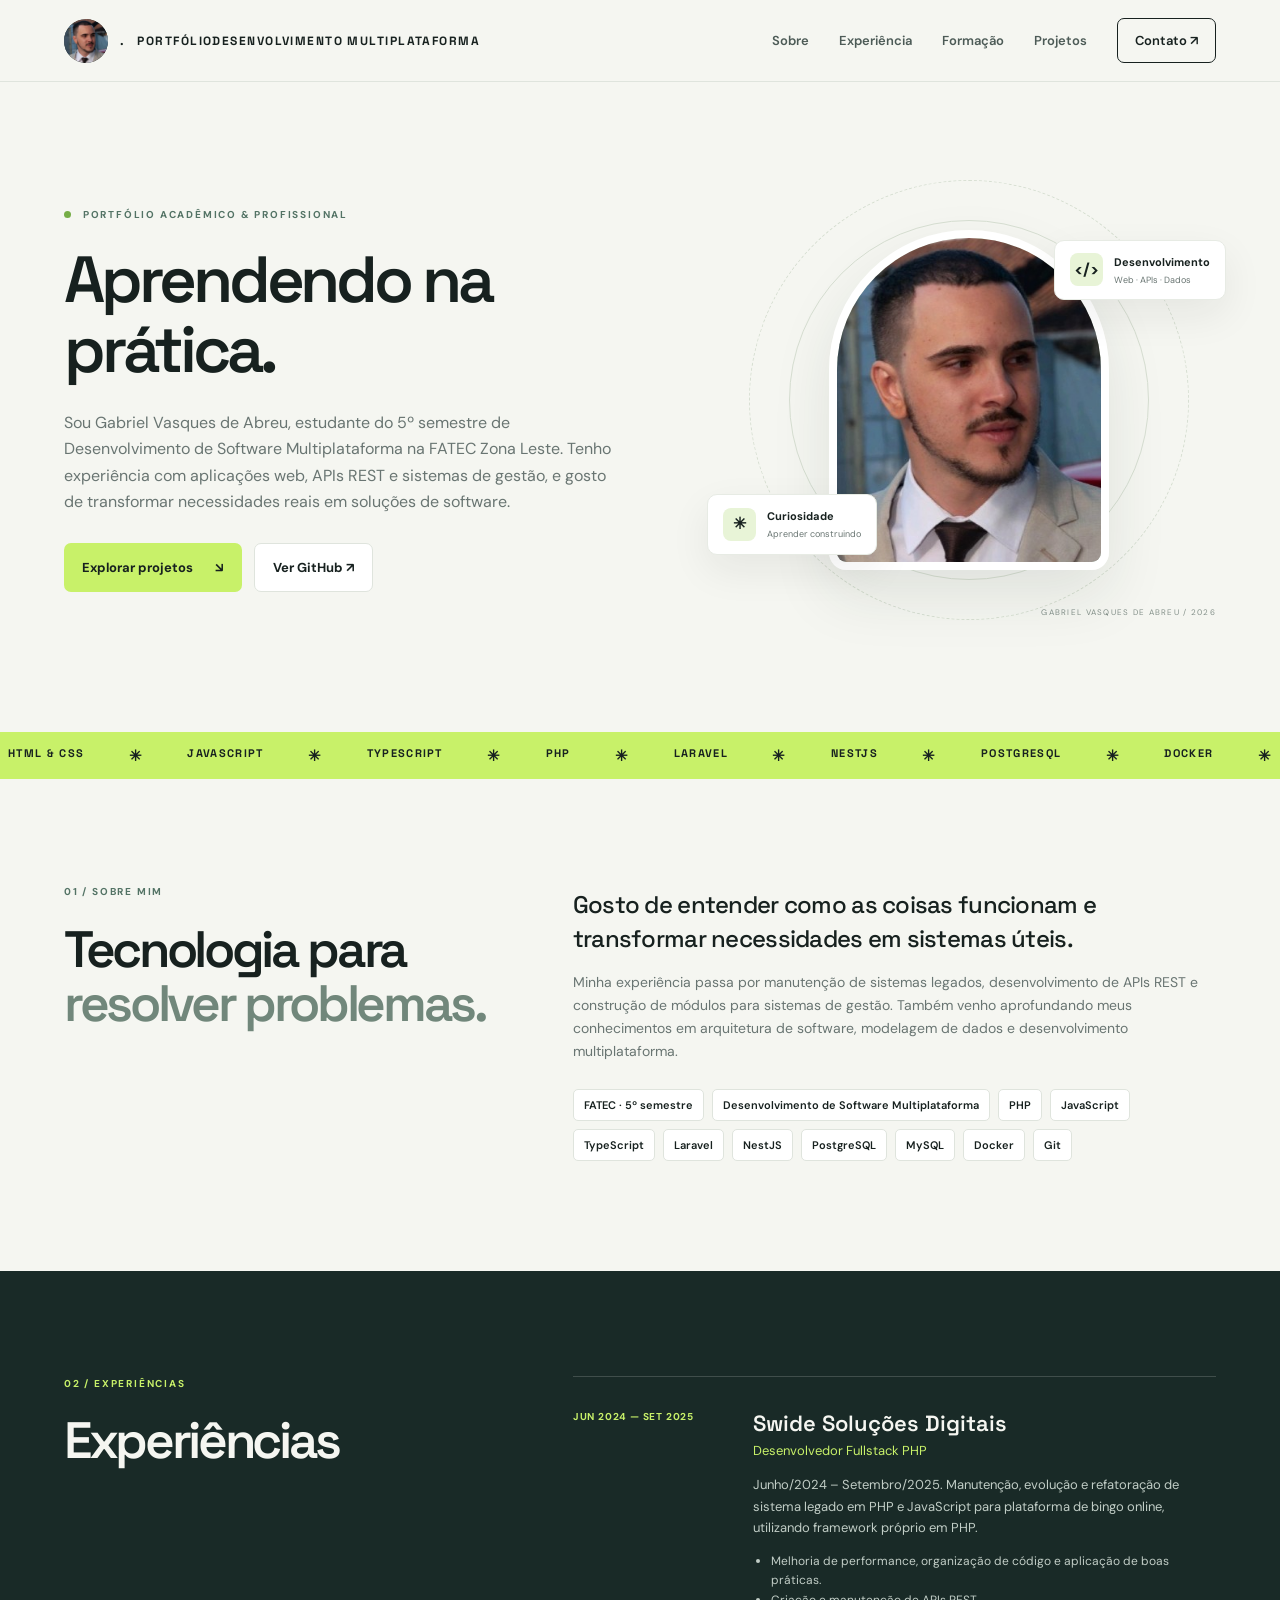
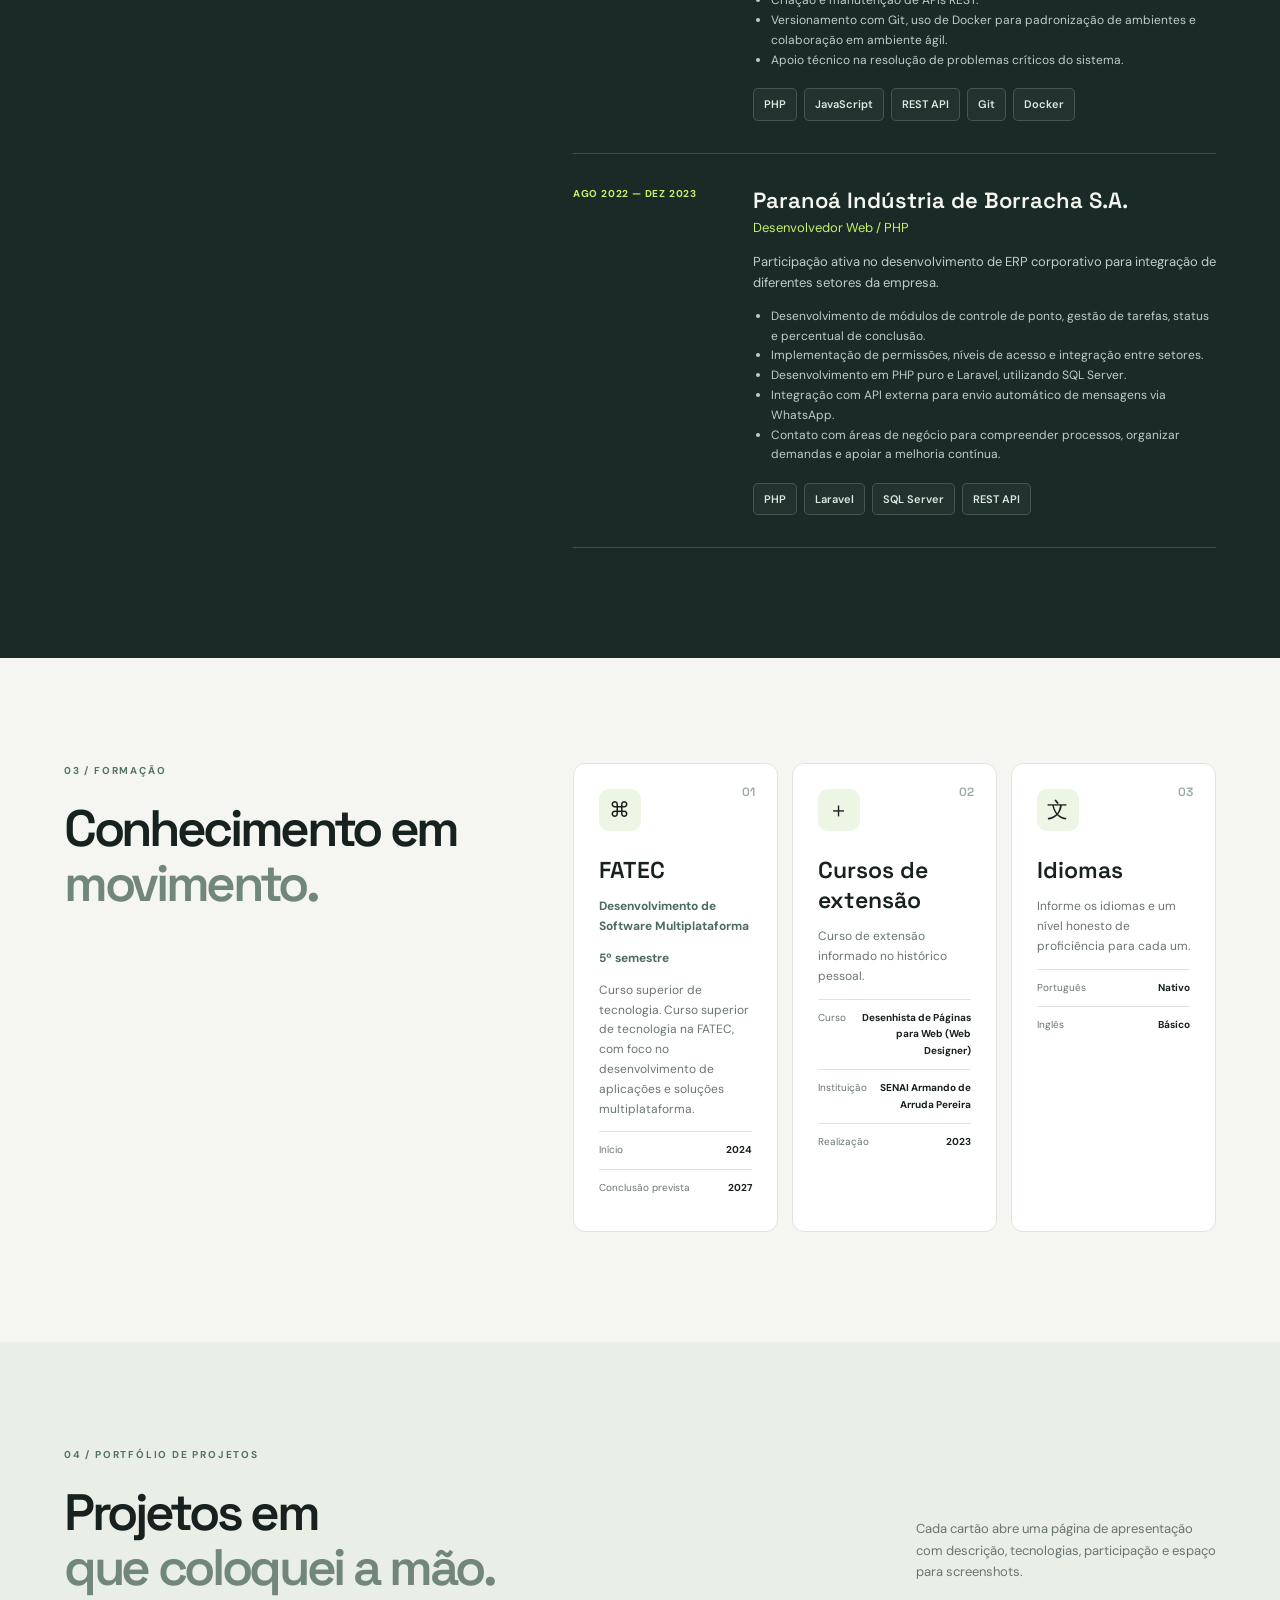
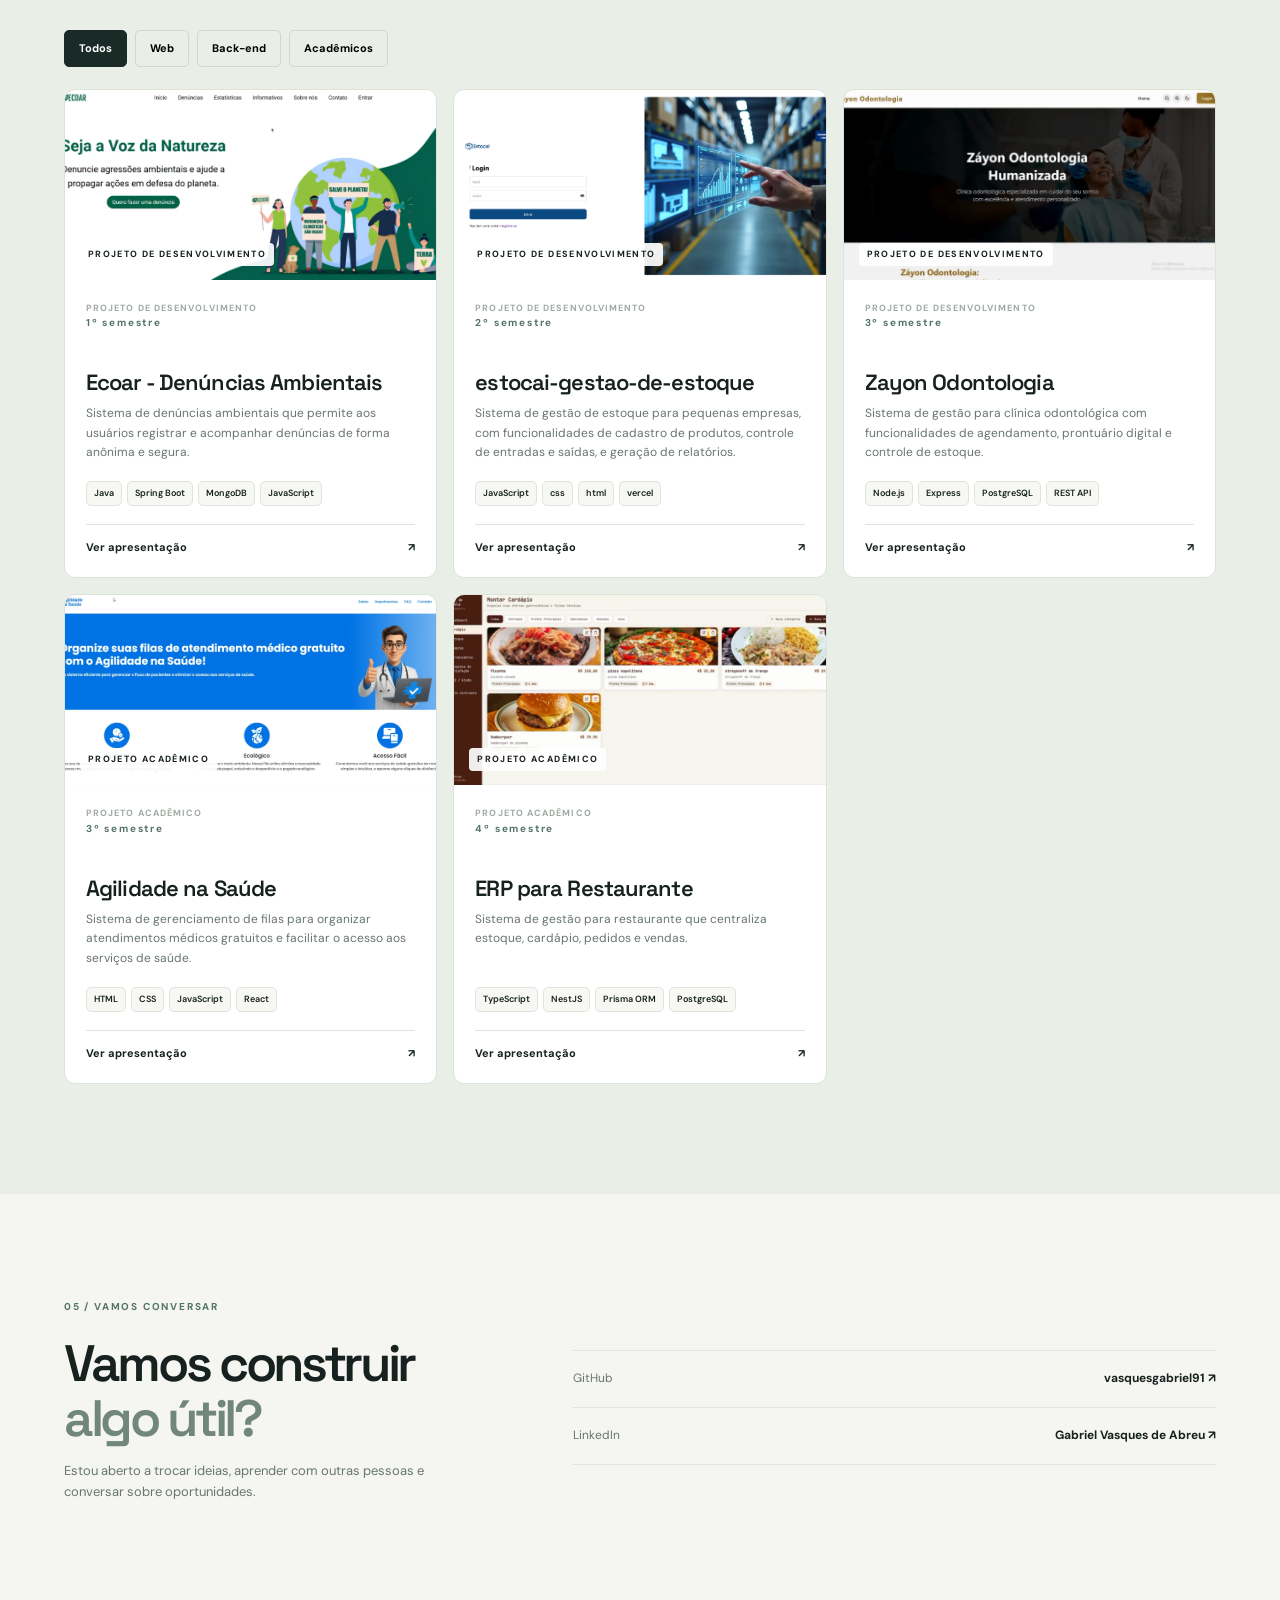
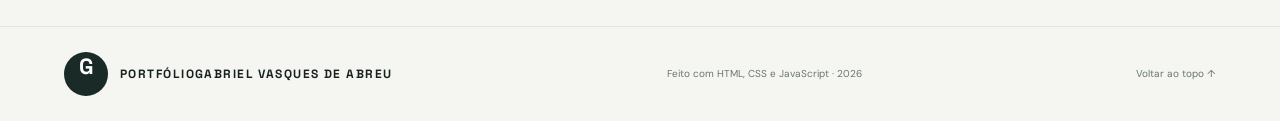
==== index.html @ 100e346b "." ====
<!doctype html>
<html lang="pt-BR">

<head>
  <meta charset="utf-8">
  <meta name="viewport" content="width=device-width, initial-scale=1">
  <meta name="description" content="Portfólio acadêmico e profissional de Gabriel Vasques de Abreu.">
  <title>Gabriel Vasques de Abreu | Portfólio</title>
  <link rel="preconnect" href="https://fonts.googleapis.com">
  <link
    href="https://fonts.googleapis.com/css2?family=DM+Sans:wght@400;500;600;700&family=Space+Grotesk:wght@400;500;600;700&display=swap"
    rel="stylesheet">
  <link rel="stylesheet" href="css/style.css">
  <script src="js/projects.js" defer></script>
  <script src="js/main.js" defer></script>
</head>

<body>
  <header class="site-header">
    <a class="brand" href="#inicio" aria-label="Ir para o início"><span class="brand-mark">
        <img src="assets/img/foto-perfil.jfif" alt="Foto de Gabriel Vasques de Abreu">
      </span>.</span></span><span>PORTFÓLIO<span class="brand-sub">DESENVOLVIMENTO
          MULTIPLATAFORMA</span></span></a>
    <button class="menu-toggle" aria-label="Abrir menu" aria-expanded="false">☰</button>
    <nav class="nav" aria-label="Navegação principal">
      <a href="#sobre">Sobre</a><a href="#experiencia">Experiência</a><a href="#formacao">Formação</a><a
        href="#projetos">Projetos</a><a class="nav-cta" href="#contato">Contato ↗</a>
    </nav>
  </header>

  <main>
    <section class="hero section-wrap" id="inicio">
      <div class="hero-copy">
        <p class="eyebrow"><span class="status-dot"></span> PORTFÓLIO ACADÊMICO & PROFISSIONAL</p>
        <h1>Aprendendo na prática.</h1>
        <p class="hero-text">Sou Gabriel Vasques de Abreu, estudante do 5º semestre de Desenvolvimento de Software
          Multiplataforma na FATEC Zona Leste. Tenho experiência com aplicações web, APIs REST e sistemas de gestão, e
          gosto de
          transformar necessidades reais em soluções de software.</p>
        <div class="hero-actions"><a class="button button-primary" href="#projetos">Explorar projetos
            <span>↘</span></a><a class="button button-ghost" href="https://github.com/vasquesgabriel91" target="_blank"
            rel="noreferrer">Ver GitHub ↗</a></div>
      </div>
      <div class="hero-visual" aria-label="Foto de Gabriel Vasques de Abreu">
        <div class="orbit orbit-one"></div>
        <div class="orbit orbit-two"></div>
        <div class="profile-frame"><img src="assets/img/foto-perfil.jfif" alt="Foto de Gabriel Vasques de Abreu"
            onerror="this.style.display='none';this.nextElementSibling.style.display='grid'">
          <div class="photo-placeholder"><span>GV</span><small>Gabriel Vasques de Abreu</small></div>
        </div>
        <div class="floating-card card-code"><span class="mini-icon">&lt;/&gt;</span>
          <div><b>Desenvolvimento</b><small>Web · APIs · Dados</small></div>
        </div>
        <div class="floating-card card-location"><span class="mini-icon">✳</span>
          <div><b>Curiosidade</b><small>Aprender construindo</small></div>
        </div>
        <div class="visual-label">GABRIEL VASQUES DE ABREU / 2026</div>
      </div>
    </section>

    <section class="ticker" aria-label="Tecnologias">
      <div>HTML & CSS <span>✳</span> JAVASCRIPT <span>✳</span> TYPESCRIPT <span>✳</span> PHP <span>✳</span> LARAVEL
        <span>✳</span> NESTJS <span>✳</span> POSTGRESQL <span>✳</span> DOCKER <span>✳</span>
      </div>
    </section>

    <section class="section-wrap section-block" id="sobre">
      <div class="section-heading">
        <p class="eyebrow">01 / SOBRE MIM</p>
        <h2>Tecnologia para<br><span>resolver problemas.</span></h2>
      </div>
      <div class="about-content">
        <p class="lead">Gosto de entender como as coisas funcionam e transformar necessidades em sistemas úteis.</p>
        <p>Minha experiência passa por manutenção de sistemas legados, desenvolvimento de APIs REST e construção de
          módulos para sistemas de gestão. Também venho aprofundando meus conhecimentos em arquitetura de software,
          modelagem de dados e desenvolvimento multiplataforma.</p>
        <div class="skill-list"><span>FATEC · 5º semestre</span><span>Desenvolvimento de Software
            Multiplataforma</span><span>PHP</span><span>JavaScript</span><span>TypeScript</span><span>Laravel</span><span>NestJS</span><span>PostgreSQL</span><span>MySQL</span><span>Docker</span><span>Git</span>
        </div>
      </div>
    </section>

    <section class="dark-section" id="experiencia">
      <div class="section-wrap section-block">
        <div class="section-heading">
          <p class="eyebrow eyebrow-light">02 / EXPERIÊNCIAS</p>
          <h2>Experiências</h2>
        </div>
        <div class="timeline">
          <article class="timeline-item">
            <div class="timeline-date">JUN 2024 — SET 2025</div>
            <div class="timeline-body">
              <h3>Swide Soluções Digitais</h3>
              <p class="role">Desenvolvedor Fullstack PHP</p>
              <p>Junho/2024 – Setembro/2025. Manutenção, evolução e refatoração de sistema legado em PHP e JavaScript
                para plataforma de bingo online, utilizando framework próprio em PHP.</p>
              <ul>
                <li>Melhoria de performance, organização de código e aplicação de boas práticas.</li>
                <li>Criação e manutenção de APIs REST.</li>
                <li>Versionamento com Git, uso de Docker para padronização de ambientes e colaboração em ambiente ágil.
                </li>
                <li>Apoio técnico na resolução de problemas críticos do sistema.</li>
              </ul>
              <div class="tag-row"><span>PHP</span><span>JavaScript</span><span>REST
                  API</span><span>Git</span><span>Docker</span></div>
            </div>
          </article>
          <article class="timeline-item">
            <div class="timeline-date">AGO 2022 — DEZ 2023</div>
            <div class="timeline-body">
              <h3>Paranoá Indústria de Borracha S.A.</h3>
              <p class="role">Desenvolvedor Web / PHP</p>
              <p>Participação ativa no desenvolvimento de ERP corporativo para integração de diferentes setores da
                empresa.</p>
              <ul>
                <li>Desenvolvimento de módulos de controle de ponto, gestão de tarefas, status e percentual de
                  conclusão.</li>
                <li>Implementação de permissões, níveis de acesso e integração entre setores.</li>
                <li>Desenvolvimento em PHP puro e Laravel, utilizando SQL Server.</li>
                <li>Integração com API externa para envio automático de mensagens via WhatsApp.</li>
                <li>Contato com áreas de negócio para compreender processos, organizar demandas e apoiar a melhoria
                  contínua.</li>
              </ul>
              <div class="tag-row"><span>PHP</span><span>Laravel</span><span>SQL Server</span><span>REST API</span>
              </div>
            </div>
          </article>
        </div>
      </div>
    </section>

    <section class="section-wrap section-block" id="formacao">
      <div class="section-heading">
        <p class="eyebrow">03 / FORMAÇÃO</p>
        <h2>Conhecimento em<br><span>movimento.</span></h2>
      </div>
      <div class="formation-grid">
        <article class="formation-card"><span class="card-index">01</span>
          <div class="formation-icon">⌘</div>
          <h3>FATEC</h3>
          <p class="role">Desenvolvimento de Software Multiplataforma</p>
          <p class="role">5º semestre</p>
          <p>Curso superior de tecnologia. Curso superior de tecnologia na FATEC, com foco no desenvolvimento de
            aplicações e soluções multiplataforma.</p>
          <div class="detail-line"><span>Início</span><b>2024</b></div>
          <div class="detail-line"><span>Conclusão prevista</span><b>2027</b></div>
        </article>
        <article class="formation-card"><span class="card-index">02</span>
          <div class="formation-icon">＋</div>
          <h3>Cursos de extensão</h3>
          <p>Curso de extensão informado no histórico pessoal.</p>
          <div class="detail-line"><span>Curso</span><b>Desenhista de Páginas para Web (Web Designer)</b></div>
          <div class="detail-line"><span>Instituição</span><b>SENAI Armando de Arruda Pereira</b></div>
          <div class="detail-line"><span>Realização</span><b>2023</b></div>
        </article>
        <article class="formation-card"><span class="card-index">03</span>
          <div class="formation-icon">文</div>
          <h3>Idiomas</h3>
          <p>Informe os idiomas e um nível honesto de proficiência para cada um.</p>
          <div class="detail-line"><span>Português</span><b>Nativo</b></div>
          <div class="detail-line"><span>Inglês</span><b>Básico</b></div>
        </article>
      </div>
    </section>

    <section class="project-section section-block" id="projetos">
      <div class="section-wrap">
        <div class="project-heading">
          <div>
            <p class="eyebrow">04 / PORTFÓLIO DE PROJETOS</p>
            <h2>Projetos em<br><span>que coloquei a mão.</span></h2>
          </div>
          <p class="section-intro">Cada cartão abre uma página de apresentação com descrição, tecnologias, participação
            e espaço para screenshots.</p>
        </div>
        <div class="filter-row" aria-label="Filtrar projetos"><button class="filter-button active"
            data-filter="todos">Todos</button><button class="filter-button" data-filter="web">Web</button><button
            class="filter-button" data-filter="backend">Back-end</button><button class="filter-button"
            data-filter="academico">Acadêmicos</button></div>
        <div class="project-grid" id="project-grid"></div>

      </div>
    </section>

    <section class="section-wrap section-block language-contact" id="contato">
      <div>
        <p class="eyebrow">05 / VAMOS CONVERSAR</p>
        <h2>Vamos construir<br><span>algo útil?</span></h2>
        <p class="section-intro">Estou aberto a trocar ideias, aprender com outras pessoas e conversar sobre
          oportunidades.</p>
      </div>
      <div class="contact-links"><a href="https://github.com/vasquesgabriel91" target="_blank"
          rel="noreferrer"><span>GitHub</span><b>vasquesgabriel91 ↗</b></a><a
          href="https://www.linkedin.com/in/gabriel-vasques-de-abreu/" target="_blank"
          rel="noreferrer"><span>LinkedIn</span><b>Gabriel Vasques de Abreu ↗</b></a></div>
    </section>
  </main>
  <footer class="footer"><a class="brand" href="#inicio"><span
        class="brand-mark">G<span>.</span></span><span>PORTFÓLIO<span class="brand-sub">GABRIEL VASQUES DE
          ABREU</span></span></a>
    <p>Feito com HTML, CSS e JavaScript · 2026</p><a href="#inicio">Voltar ao topo ↑</a>
  </footer>
</body>

</html>
---- css/style.css ----
:root {
    --ink: #17211f;
    --muted: #697572;
    --paper: #f5f6f1;
    --white: #fff;
    --line: #dfe4dd;
    --green: #c8f169;
    --deep: #192a27;
    --mint: #dff5bd;
    --font: 'DM Sans', sans-serif;
    --display: 'Space Grotesk', sans-serif
}

* {
    box-sizing: border-box
}

html {
    scroll-behavior: smooth;
    scroll-padding-top: 90px
}

body {
    margin: 0;
    background: var(--paper);
    color: var(--ink);
    font-family: var(--font);
    line-height: 1.65
}

a {
    color: inherit;
    text-decoration: none
}

button {
    font: inherit
}

.site-header {
    height: 82px;
    display: flex;
    align-items: center;
    justify-content: space-between;
    padding: 0 max(5vw, 24px);
    border-bottom: 1px solid var(--line);
    background: rgba(245, 246, 241, .94);
    position: sticky;
    top: 0;
    z-index: 20;
    backdrop-filter: blur(16px)
}

.brand {
    display: flex;
    align-items: center;
    gap: 12px;
    font: 700 12px var(--display);
    letter-spacing: .12em
}

.brand-mark {
    display: grid;
    place-items: center;
    width: 42px;
    height: 42px;
    border-radius: 12px;
    background: var(--deep);
    color: #fff;
    font-size: 22px;
    letter-spacing: -.08em
}

.brand-mark {
    width: 44px;
    height: 44px;
    border-radius: 50%;
    overflow: hidden;
    display: inline-grid;
    place-items: center;
    flex-shrink: 0;
}

.brand-mark img {
    width: 100%;
    height: 100%;
    object-fit: cover;
    /* corta sem deformar */
    object-position: center top;
    /* ajuste se o rosto ficar cortado */
    display: block;
}

.nav {
    display: flex;
    align-items: center;
    gap: 30px;
    font-size: 13px;
    font-weight: 600
}

.nav>a:not(.nav-cta) {
    color: #4d5b57
}

.nav>a:hover {
    color: #1a5a47
}

.nav-cta {
    padding: 11px 17px;
    border: 1px solid var(--ink);
    border-radius: 7px
}

.menu-toggle {
    display: none;
    background: none;
    border: 0;
    font-size: 25px
}

.section-wrap {
    width: min(1160px, 90%);
    margin-inline: auto
}

.hero {
    min-height: 650px;
    display: grid;
    grid-template-columns: 1.1fr .9fr;
    align-items: center;
    gap: 55px;
    padding-top: 55px;
    padding-bottom: 70px
}

.eyebrow {
    font-size: 10px;
    font-weight: 700;
    letter-spacing: .18em;
    color: #537365;
    margin: 0 0 22px
}

.status-dot {
    display: inline-block;
    width: 7px;
    height: 7px;
    border-radius: 50%;
    background: #75ad46;
    margin-right: 8px
}

.hero h1,
.section-heading h2,
.project-heading h2,
.language-contact h2,
.detail-wrap h1 {
    font: 600 clamp(40px, 5.1vw, 70px)/1.07 var(--display);
    letter-spacing: -.065em;
    margin: 0
}

.hero h1 span,
.section-heading h2 span,
.project-heading h2 span,
.language-contact h2 span {
    color: #71877b
}

.hero-text {
    max-width: 560px;
    color: var(--muted);
    font-size: 16px;
    margin: 25px 0 27px
}

.hero-actions {
    display: flex;
    gap: 12px;
    flex-wrap: wrap
}

.button {
    display: inline-flex;
    gap: 22px;
    align-items: center;
    padding: 13px 18px;
    border-radius: 7px;
    font-size: 13px;
    font-weight: 700
}

.button-primary {
    background: var(--green);
    color: var(--ink)
}

.button-primary:hover {
    background: #b8e557
}

.button-ghost {
    border: 1px solid var(--line);
    background: #fff
}

.hero-meta {
    display: flex;
    gap: 28px;
    margin-top: 50px;
    padding-top: 23px;
    border-top: 1px solid var(--line)
}

.hero-meta div {
    display: grid;
    gap: 3px
}

.hero-meta strong {
    font: 600 18px var(--display)
}

.hero-meta span {
    font-size: 10px;
    color: var(--muted)
}

.hero-visual {
    height: 440px;
    position: relative;
    display: grid;
    place-items: center
}

.orbit {
    position: absolute;
    border: 1px solid #d7dfd2;
    border-radius: 50%;
    width: 360px;
    height: 360px
}

.orbit-two {
    width: 440px;
    height: 440px;
    border-style: dashed
}

.profile-frame {
    width: 280px;
    height: 340px;
    border-radius: 145px 145px 18px 18px;
    background: linear-gradient(145deg, #dbe9d2, #a9c1b0);
    overflow: hidden;
    position: relative;
    z-index: 1;
    border: 8px solid #fff;
    box-shadow: 0 25px 60px #1b30251a
}

.profile-frame img {
    width: 100%;
    height: 100%;
    object-fit: cover;
    position: absolute;
    inset: 0
}

.photo-placeholder {
    height: 100%;
    display: grid;
    align-content: center;
    justify-items: center;
    text-align: center;
    color: #3d6251
}

.photo-placeholder span {
    font: 600 72px var(--display);
    letter-spacing: -.08em
}

.photo-placeholder small {
    font-size: 10px
}

.floating-card {
    position: absolute;
    z-index: 2;
    background: #fff;
    border: 1px solid #e7ebe4;
    border-radius: 10px;
    padding: 12px 15px;
    display: flex;
    align-items: center;
    gap: 11px;
    box-shadow: 0 15px 40px #17211f12
}

.floating-card b,
.floating-card small {
    display: block
}

.floating-card b {
    font-size: 11px
}

.floating-card small {
    font-size: 9px;
    color: var(--muted);
    margin-top: 2px
}

.mini-icon {
    width: 33px;
    height: 33px;
    display: grid;
    place-items: center;
    background: #e8f4d7;
    border-radius: 8px;
    font-weight: 700
}

.card-code {
    top: 60px;
    right: -10px
}

.card-location {
    bottom: 65px;
    left: -15px
}

.visual-label {
    position: absolute;
    bottom: 0;
    right: 0;
    font-size: 8px;
    letter-spacing: .16em;
    color: #84918a
}

.ticker {
    background: var(--green);
    overflow: hidden;
    white-space: nowrap;
    padding: 14px 0;
    font: 700 11px var(--display);
    letter-spacing: .12em
}

.ticker div {
    display: flex;
    justify-content: space-around;
    gap: 28px
}

.ticker span {
    font-size: 15px
}

.section-block {
    padding-top: 105px;
    padding-bottom: 110px;
    display: grid;
    grid-template-columns: .8fr 1.2fr;
    gap: 80px
}

.section-heading h2,
.project-heading h2,
.language-contact h2 {
    font-size: clamp(36px, 4vw, 54px)
}

.about-content {
    max-width: 640px
}

.lead {
    font: 500 24px/1.4 var(--display);
    letter-spacing: -.03em;
    margin: 4px 0 16px
}

.about-content>p:not(.lead) {
    color: var(--muted);
    font-size: 14px
}

.skill-list {
    display: flex;
    flex-wrap: wrap;
    gap: 8px;
    margin-top: 25px
}

.skill-list span,
.tag-row span {
    border: 1px solid var(--line);
    border-radius: 5px;
    padding: 6px 10px;
    font-size: 11px;
    font-weight: 600;
    background: #fff
}

.dark-section {
    background: var(--deep);
    color: #f5f6f1
}

.eyebrow-light {
    color: var(--green)
}

.dark-section .section-heading h2 span {
    color: var(--green)
}

.section-intro {
    max-width: 360px;
    color: var(--muted);
    font-size: 13px
}

.dark-section .section-intro {
    color: #b4c2bb
}

.timeline {
    border-top: 1px solid #ffffff2b
}

.timeline-item {
    display: grid;
    grid-template-columns: 150px 1fr;
    gap: 30px;
    padding: 32px 0;
    border-bottom: 1px solid #ffffff2b
}

.timeline-date {
    font-size: 10px;
    font-weight: 700;
    letter-spacing: .08em;
    color: var(--green)
}

.timeline-body h3 {
    font: 600 22px var(--display);
    margin: 0
}

.timeline-body p {
    font-size: 13px;
    color: #c1cdc6
}

.timeline-body .role {
    color: var(--green);
    margin: 3px 0 13px
}

.timeline-body ul {
    font-size: 12px;
    color: #c1cdc6;
    padding-left: 18px
}

.tag-row {
    display: flex;
    flex-wrap: wrap;
    gap: 7px;
    margin-top: 18px
}

.tag-row span {
    background: #ffffff0a;
    border-color: #ffffff2b;
    color: #dce8e0
}

.formation-grid {
    display: grid;
    grid-template-columns: repeat(3, 1fr);
    gap: 14px
}

.formation-card {
    background: #fff;
    border: 1px solid var(--line);
    border-radius: 12px;
    padding: 25px;
    position: relative;
    min-height: 310px
}

.card-index {
    position: absolute;
    right: 22px;
    top: 20px;
    font: 600 12px var(--display);
    color: #9ca9a0
}

.formation-icon {
    width: 42px;
    height: 42px;
    background: #edf5e5;
    border-radius: 10px;
    display: grid;
    place-items: center;
    font-size: 21px;
    margin-bottom: 24px
}

.formation-card h3 {
    font: 600 23px var(--display);
    margin: 0 0 7px
}

.formation-card p {
    font-size: 12px;
    color: var(--muted)
}

.formation-card .role {
    font-weight: 700;
    color: #4c6d5d
}

.detail-line {
    display: flex;
    justify-content: space-between;
    gap: 8px;
    padding: 10px 0;
    border-top: 1px solid var(--line);
    font-size: 10px
}

.detail-line span {
    color: var(--muted)
}

.detail-line b {
    text-align: right
}

.project-section {
    background: #e9eee6
}

.project-section .section-wrap {
    width: min(1160px, 90%)
}

.project-heading {
    display: flex;
    justify-content: space-between;
    align-items: end;
    gap: 40px;
    margin-bottom: 35px
}

.project-heading .section-intro {
    max-width: 300px
}

.filter-row {
    display: flex;
    gap: 8px;
    margin-bottom: 22px;
    flex-wrap: wrap
}

.filter-button {
    border: 1px solid #cfd8ce;
    background: transparent;
    padding: 8px 14px;
    border-radius: 5px;
    font-size: 11px;
    font-weight: 700;
    cursor: pointer
}

.filter-button.active,
.filter-button:hover {
    background: var(--deep);
    color: #fff;
    border-color: var(--deep)
}

.project-grid {
    display: flex;
    flex-direction: row;
    flex-wrap: wrap;
    gap: 16px;
    align-items: stretch
}

.project-card {
    background: #fff;
    border: 1px solid #dce4d9;
    border-radius: 11px;
    overflow: hidden;
    transition: transform .2s, box-shadow .2s;
    display: flex;
    flex-direction: column
}

.project-card:hover {
    transform: translateY(-4px);
    box-shadow: 0 15px 30px #182a2012
}

.project-art {
    height: 190px;
    background: linear-gradient(135deg, #c7e8b1, #edf3df);
    position: relative;
    display: grid;
    place-items: center;
    overflow: hidden
}

.project-art::before,
.project-art::after {
    content: "";
    position: absolute;
    border: 1px solid #ffffffa3;
    border-radius: 50%;
    width: 190px;
    height: 190px
}

.project-art::after {
    width: 245px;
    height: 245px
}

.project-art .art-mark {
    font: 700 50px var(--display);
    letter-spacing: -.08em;
    color: #254637;
    z-index: 1
}

.project-art .art-type {
    position: absolute;
    bottom: 14px;
    left: 15px;
    font-size: 9px;
    font-weight: 700;
    letter-spacing: .15em;
    z-index: 2
}

.project-art.purple {
    background: linear-gradient(135deg, #d5cef4, #f0eefa)
}

.project-art.purple .art-mark {
    color: #493b7b
}

.project-art.orange {
    background: linear-gradient(135deg, #f8d4ae, #fbf0dd)
}

.project-art.orange .art-mark {
    color: #8c4c25
}

.project-card-content {
    padding: 21px;
    display: flex;
    flex-direction: column;
    flex: 1
}

.project-topline {
    display: flex;
    justify-content: space-between;
    gap: 10px;
    font-size: 9px;
    letter-spacing: .12em;
    font-weight: 700;
    color: #6c8174
}

.project-topline span:last-child {
    color: #a0aaa2
}

.project-card h3 {
    font: 600 22px var(--display);
    margin: 14px 0 8px;
    letter-spacing: -.04em
}

.project-card p {
    font-size: 12px;
    color: var(--muted);
    margin: 0 0 18px
}

.project-card .skill-list {
    margin-top: auto;
    margin-bottom: 18px;
    gap: 5px
}

.project-card .skill-list span {
    font-size: 9px;
    padding: 4px 7px;
    background: #f7f8f4
}

.project-open {
    border-top: 1px solid var(--line);
    padding-top: 13px;
    font-size: 11px;
    font-weight: 700;
    display: flex;
    justify-content: space-between
}

.project-note {
    display: flex;
    gap: 15px;
    align-items: center;
    margin-top: 25px;
    padding: 17px;
    border: 1px dashed #bac9b7;
    border-radius: 8px
}

.project-note>span {
    font-size: 25px;
    color: #66846c
}

.project-note p {
    font-size: 11px;
    color: var(--muted);
    margin: 0
}

.project-note b {
    color: var(--ink)
}

code {
    background: #dce5d8;
    padding: 2px 4px;
    border-radius: 3px
}

.language-contact {
    align-items: center
}

.contact-links {
    border-top: 1px solid var(--line)
}

.contact-links a {
    display: flex;
    justify-content: space-between;
    gap: 20px;
    padding: 18px 0;
    border-bottom: 1px solid var(--line);
    font-size: 12px
}

.contact-links a span {
    color: var(--muted)
}

.contact-links a b {
    font-weight: 700
}

.footer {
    border-top: 1px solid var(--line);
    padding: 25px max(5vw, 24px);
    display: flex;
    align-items: center;
    justify-content: space-between;
    gap: 20px
}

.footer p,
.footer>a:last-child {
    font-size: 10px;
    color: var(--muted)
}

.detail-wrap {
    padding-top: 50px;
    padding-bottom: 100px
}

.back-link {
    font-size: 12px;
    color: var(--muted);
    display: inline-block;
    margin-bottom: 42px
}

.detail-wrap h1 {
    max-width: 900px;
    font-size: clamp(42px, 6vw, 76px)
}

.detail-lead {
    font-size: 17px;
    color: var(--muted);
    max-width: 740px;
    margin: 22px 0
}

.detail-actions {
    display: flex;
    gap: 10px;
    flex-wrap: wrap;
    margin: 24px 0 38px
}

.detail-actions a {
    padding: 11px 15px;
    border: 1px solid var(--line);
    border-radius: 6px;
    background: #fff;
    font-size: 12px;
    font-weight: 700
}

.detail-actions a.primary-link {
    background: var(--green);
    border-color: var(--green)
}

.detail-hero {
    min-height: 330px;
    background: #e1e9dc;
    border-radius: 13px;
    display: grid;
    place-items: center;
    overflow: hidden
}

.detail-hero img {
    width: 100%;
    max-height: 560px;
    object-fit: cover
}

.screenshot-placeholder {
    min-height: 330px;
    display: grid;
    align-content: center;
    justify-items: center;
    text-align: center;
    color: #647a68
}

.screenshot-placeholder span {
    font: 600 22px var(--display);
    letter-spacing: .1em
}

.screenshot-placeholder small {
    font-size: 11px;
    margin-top: 8px
}

.detail-columns {
    display: grid;
    grid-template-columns: 1.1fr .9fr;
    gap: 70px;
    padding: 70px 0
}

.detail-columns h2,
.screenshots-section h2 {
    font: 600 30px var(--display);
    letter-spacing: -.04em;
    margin: 0 0 20px
}

.detail-columns p:not(.eyebrow),
.detail-columns li,
.screenshots-section>p:not(.eyebrow) {
    font-size: 13px;
    color: var(--muted)
}

.detail-columns ul {
    padding-left: 18px
}

.contribution-label {
    margin-top: 40px
}

.screenshots-section {
    border-top: 1px solid var(--line);
    padding-top: 50px
}

.screenshots-grid {
    display: grid;
    grid-template-columns: repeat(2, 1fr);
    gap: 14px;
    margin-top: 25px
}

.screenshot-card {
    min-height: 220px;
    border-radius: 9px;
    background: #e5ebe1;
    display: grid;
    place-items: center;
    overflow: hidden
}

.screenshot-card img {
    width: 100%;
    height: 100%;
    min-height: 220px;
    object-fit: cover
}

.screenshot-card span {
    font-size: 10px;
    letter-spacing: .1em;
    color: #778779
}

.next-project {
    margin-top: 65px;
    padding: 25px 0;
    border-top: 1px solid var(--line);
    display: flex;
    align-items: center;
    justify-content: space-between
}

.next-project .eyebrow {
    margin: 0
}

.next-project a {
    font: 600 20px var(--display)
}

.empty-project {
    grid-column: 1/-1;
    padding: 30px;
    background: #fff;
    border-radius: 8px;
    color: var(--muted)
}

@media(max-width:850px) {
    .hero {
        grid-template-columns: 1fr;
        gap: 20px;
        padding-top: 70px
    }

    .hero-visual {
        height: 420px;
        max-width: 540px;
        width: 100%;
        margin: auto
    }

    .section-block {
        grid-template-columns: 1fr;
        gap: 35px;
        padding-top: 75px;
        padding-bottom: 80px
    }

    .formation-grid {
        grid-template-columns: 1fr
    }

    .formation-card {
        min-height: auto
    }

    .project-heading {
        align-items: start;
        flex-direction: column;
        gap: 10px
    }

    .detail-columns {
        gap: 35px
    }

    .hero-meta {
        margin-top: 35px
    }
}

@media(max-width:600px) {
    .site-header {
        height: 70px;
        padding: 0 5%
    }

    .menu-toggle {
        display: block
    }

    .nav {
        display: none;
        position: absolute;
        top: 69px;
        left: 0;
        right: 0;
        background: var(--paper);
        padding: 20px 5%;
        border-bottom: 1px solid var(--line);
        flex-direction: column;
        align-items: stretch;
        gap: 18px
    }

    .nav.open {
        display: flex
    }

    .nav-cta {
        text-align: center
    }

    .brand {
        font-size: 10px
    }

    .brand-mark {
        width: 36px;
        height: 36px
    }

    .hero {
        padding-top: 55px;
        min-height: auto
    }

    .hero h1 {
        font-size: 44px
    }

    .hero-meta {
        gap: 14px
    }

    .hero-meta span {
        max-width: 90px
    }

    .hero-visual {
        height: 350px
    }

    .profile-frame {
        width: 220px;
        height: 275px
    }

    .orbit {
        width: 280px;
        height: 280px
    }

    .orbit-two {
        width: 330px;
        height: 330px
    }

    .card-code {
        right: -3px;
        top: 30px
    }

    .card-location {
        left: -2px;
        bottom: 35px
    }

    .floating-card {
        padding: 9px
    }

    .visual-label {
        font-size: 7px
    }

    .project-art {
        height: 170px
    }

    .timeline-item {
        grid-template-columns: 1fr;
        gap: 10px
    }

    .section-heading h2,
    .project-heading h2,
    .language-contact h2 {
        font-size: 40px
    }

    .section-wrap {
        width: 90%
    }

    .project-section .section-wrap {
        width: 90%
    }

    .footer {
        flex-wrap: wrap
    }

    .footer p {
        order: 3;
        width: 100%
    }

    .contact-links a {
        flex-direction: column;
        gap: 4px
    }

    .detail-wrap {
        padding-top: 25px
    }

    .detail-wrap h1 {
        font-size: 43px
    }

    .detail-hero,
    .screenshot-placeholder {
        min-height: 230px
    }

    .detail-columns {
        grid-template-columns: 1fr;
        padding: 45px 0
    }

    .screenshots-grid {
        grid-template-columns: 1fr
    }

    .next-project {
        align-items: flex-start;
        gap: 15px;
        flex-direction: column
    }

    .ticker div {
        justify-content: flex-start;
        padding-left: 20px
    }

    .hero-text {
        font-size: 14px
    }
}

.project-art.has-cover::before,
.project-art.has-cover::after {
    display: none
}

.project-art.has-cover .art-type {
    background: rgba(255, 255, 255, .92);
    padding: 4px 8px;
    border-radius: 4px;
    color: #17211f
}

.video-section {
    border-top: 1px solid var(--line);
    padding-top: 50px;
    margin-bottom: 50px
}

.video-section[hidden] {
    display: none
}

.video-section h2 {
    font: 600 30px var(--display);
    letter-spacing: -.04em;
    margin: 0 0 20px
}

.video-frame {
    display: flex;
    justify-content: center;
    background: #e5ebe1;
    border-radius: 9px;
    padding: 18px;
    overflow: hidden
}

.video-frame iframe {
    width: 100%;
    max-width: 504px;
    height: 399px;
    border: 0;
    border-radius: 6px;
    background: #fff
}

/* Seção de projetos ocupa a largura toda (antes ficava presa na 1ª coluna do grid .section-block) */
.project-section.section-block {
    display: block
}

/* Cards em linha (row); quando não couberem, quebram para a linha de baixo */
.project-card {
    flex: 1 1 280px;
    min-width: 0;
    max-width: calc((100% - 32px)/3)
}

@media(max-width:850px) {
    .project-card {
        max-width: calc((100% - 16px)/2)
    }
}

@media(max-width:600px) {
    .project-card {
        flex-basis: 100%;
        max-width: 100%
    }
}

/* Vídeo local */
.video-frame video {
    width: 100%;
    max-width: 960px;
    height: auto;
    max-height: 70vh;
    border-radius: 6px;
    background: #000
}

.video-frame iframe.yt {
    width: 100%;
    max-width: 800px;
    height: auto;
    aspect-ratio: 16/9
}
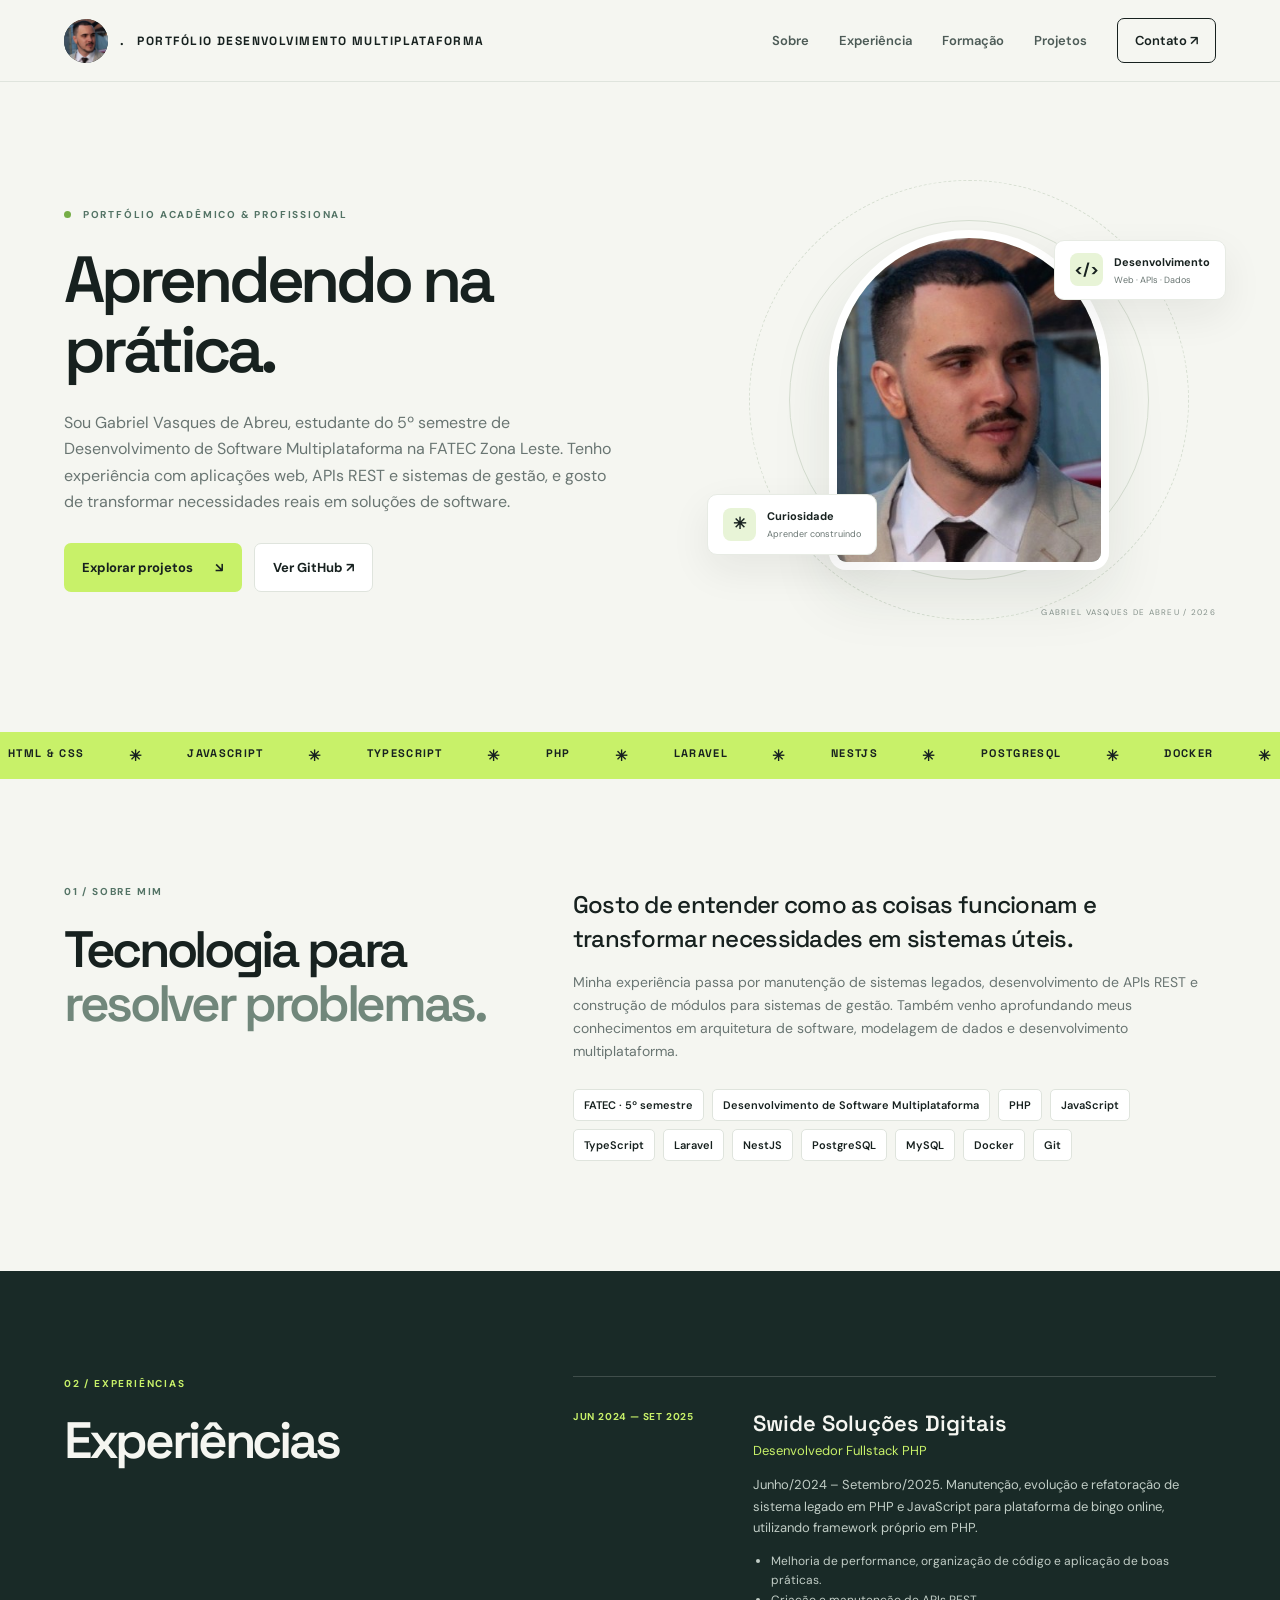
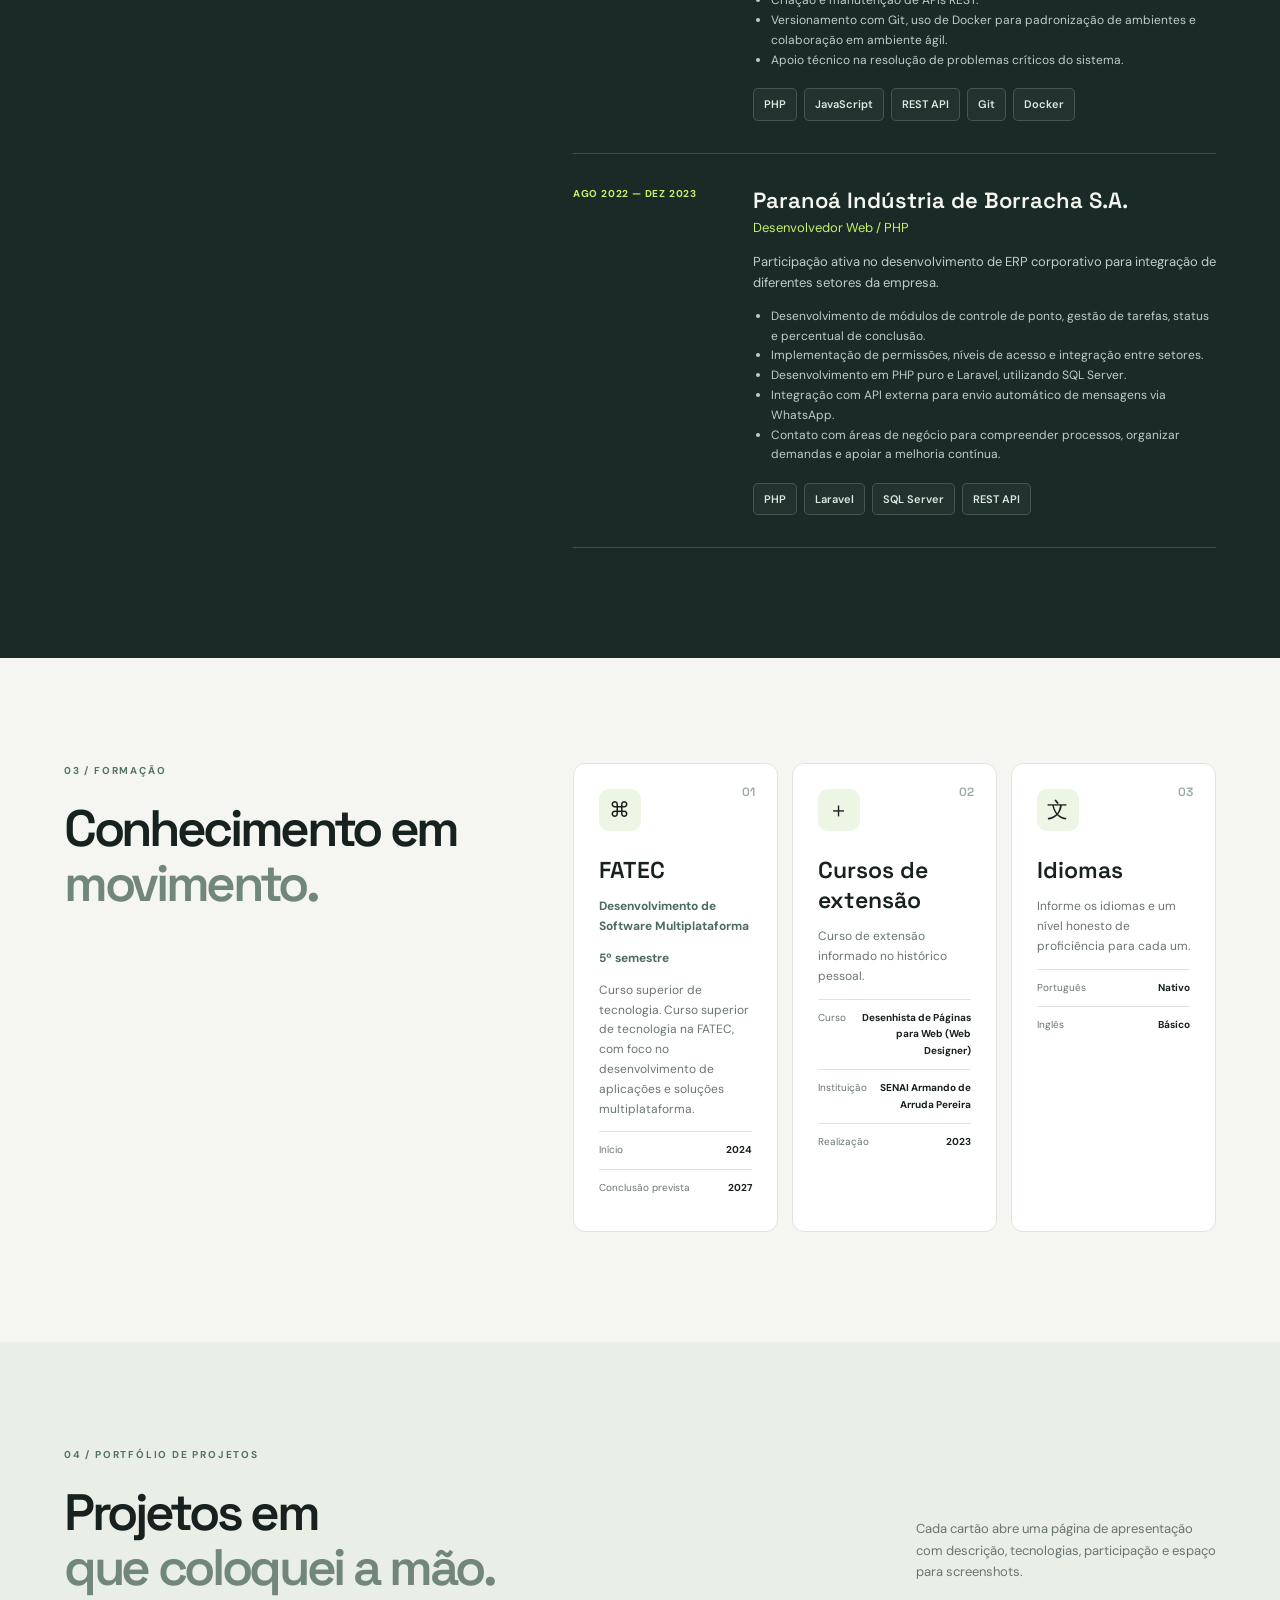
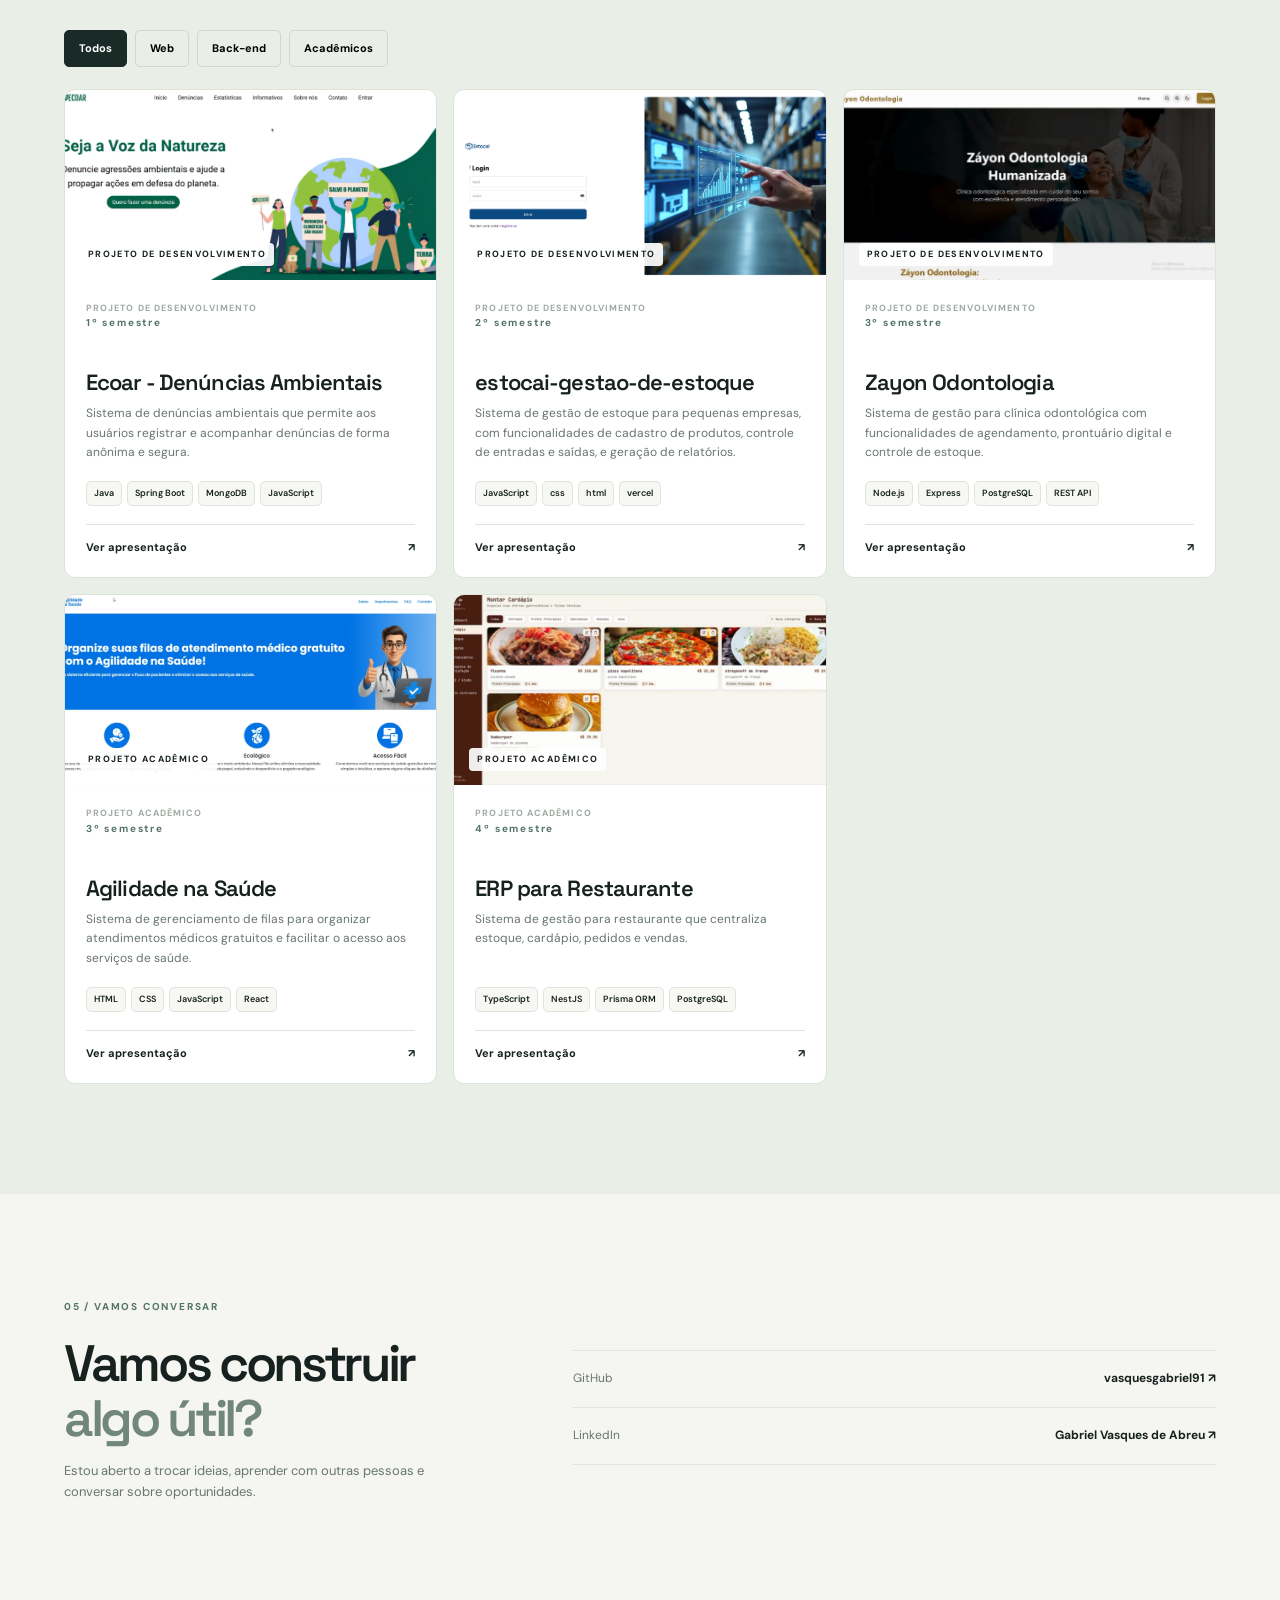
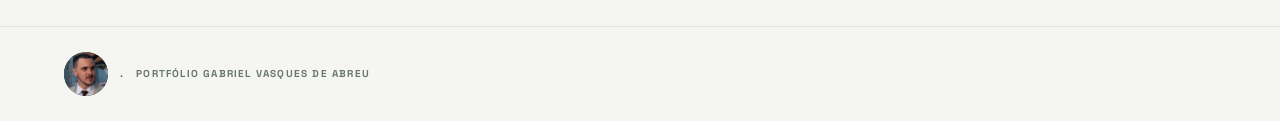
==== commit 4d62e86a: "." ====
--- a/index.html
+++ b/index.html
@@ -19,7 +19,7 @@
   <header class="site-header">
     <a class="brand" href="#inicio" aria-label="Ir para o início"><span class="brand-mark">
         <img src="assets/img/foto-perfil.jfif" alt="Foto de Gabriel Vasques de Abreu">
-      </span>.</span></span><span>PORTFÓLIO<span class="brand-sub">DESENVOLVIMENTO
+      </span>.</span></span><span>PORTFÓLIO <span class="brand-sub">DESENVOLVIMENTO
           MULTIPLATAFORMA</span></span></a>
     <button class="menu-toggle" aria-label="Abrir menu" aria-expanded="false">☰</button>
     <nav class="nav" aria-label="Navegação principal">
@@ -195,10 +195,9 @@
           rel="noreferrer"><span>LinkedIn</span><b>Gabriel Vasques de Abreu ↗</b></a></div>
     </section>
   </main>
-  <footer class="footer"><a class="brand" href="#inicio"><span
-        class="brand-mark">G<span>.</span></span><span>PORTFÓLIO<span class="brand-sub">GABRIEL VASQUES DE
-          ABREU</span></span></a>
-    <p>Feito com HTML, CSS e JavaScript · 2026</p><a href="#inicio">Voltar ao topo ↑</a>
+  <footer class="footer"><a class="brand" href="index.html"><span class="brand-mark">
+        <img src="assets/img/foto-perfil.jfif" alt="Foto de Gabriel Vasques de Abreu">
+      </span>.</span></span><span>PORTFÓLIO <span class="brand-sub">GABRIEL VASQUES DE ABREU</span></span></a>
   </footer>
 </body>
 
